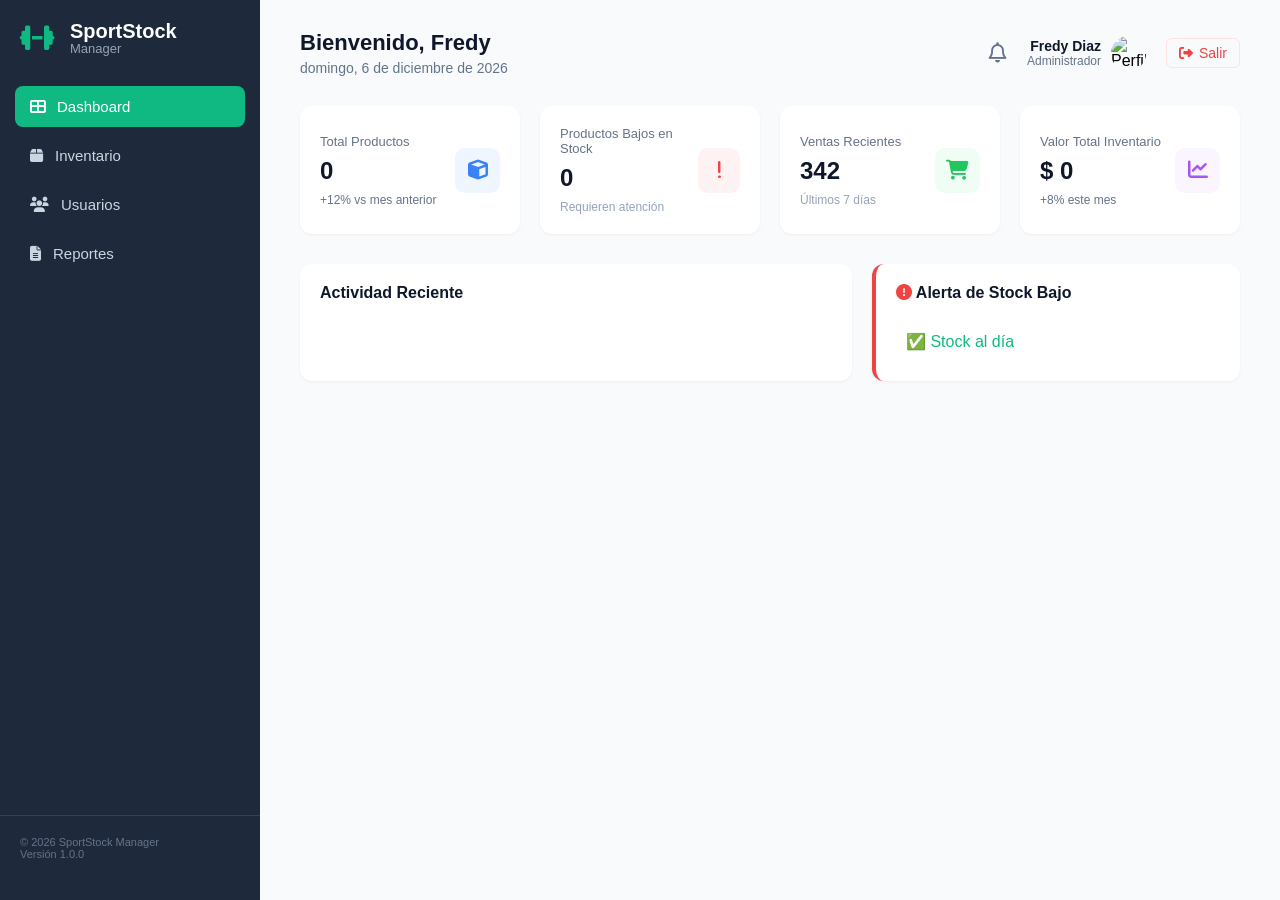
==== html/index.html @ 544f16a8 "proyecto" ====
<!DOCTYPE html>
<html lang="es">

<head>
    <meta charset="UTF-8">
    <meta name="viewport" content="width=device-width, initial-scale=1.0">
    <meta http-equiv="X-UA-Compatible" content="IE=edge">
    <link rel="shortcut icon" href="img/icon.png" type="image/png" sizes="16x16">
    <link rel="stylesheet" href="/css/style.css">
    <link rel="stylesheet" href="https://cdnjs.cloudflare.com/ajax/libs/font-awesome/6.5.0/css/all.min.css">
    <title>Dashboard - SportStock</title>
</head>

<body>

    <div class="container">

        <aside class="sidebar dark-sidebar">
            <div class="logo">
                <i class="fas fa-dumbbell logo-icon"></i>
                <div>
                    <h2>SportStock</h2>
                    <p class="subtitle">Manager</p>
                </div>
            </div>

            <nav>
                <a href="index.html" class="active"><i class="fas fa-th-large"></i> Dashboard</a>
                <a href="inventario.html"><i class="fas fa-box"></i> Inventario</a>
                <a href="usuarios.html"><i class="fas fa-users"></i> Usuarios</a>
                <a href="Reportes.html"><i class="fas fa-file-alt"></i> Reportes</a>
            </nav>

            <div class="sidebar-footer">
                <p>© 2026 SportStock Manager</p>
                <p>Versión 1.0.0</p>
            </div>
        </aside>

        <main class="main-content dashboard-bg">

            <header class="top-header">
                <div class="welcome-section">
                    <h1>Bienvenido, Fredy</h1>
                    <p id="dash-fecha"></p>
                </div>

                <div class="user-controls">
                    <div class="notification">
                        <i class="far fa-bell"></i>
                    </div>
                    <div class="user-profile">
                        <div class="user-info">
                            <span class="user-name">Fredy Diaz</span>
                            <span class="user-role">Administrador</span>
                        </div>
                        <img src="https://ui-avatars.com/api/?name=Fredy+Diaz&background=f59e0b&color=fff" alt="Perfil"
                            class="avatar">
                    </div>
                    <a href="login.html" class="btn-logout-top"><i class="fas fa-sign-out-alt"></i> Salir</a>
                </div>
            </header>

            <div class="dashboard-cards">
                <div class="stat-card">
                    <div class="stat-info">
                        <h3>Total Productos</h3>
                        <h2 id="dash-total-productos">0</h2>
                        <p class="trend up">+12% vs mes anterior</p>
                    </div>
                    <div class="stat-icon blue-icon"><i class="fas fa-cube"></i></div>
                </div>

                <div class="stat-card">
                    <div class="stat-info">
                        <h3>Productos Bajos en Stock</h3>
                        <h2 id="dash-bajos-stock">0</h2>
                        <p class="trend neutral">Requieren atención</p>
                    </div>
                    <div class="stat-icon red-icon"><i class="fas fa-exclamation"></i></div>
                </div>

                <div class="stat-card">
                    <div class="stat-info">
                        <h3>Ventas Recientes</h3>
                        <h2>342</h2>
                        <p class="trend neutral">Últimos 7 días</p>
                    </div>
                    <div class="stat-icon green-icon"><i class="fas fa-shopping-cart"></i></div>
                </div>

                <div class="stat-card">
                    <div class="stat-info">
                        <h3>Valor Total Inventario</h3>
                        <h2 id="dash-valor-total">$0</h2>
                        <p class="trend up">+8% este mes</p>
                    </div>
                    <div class="stat-icon purple-icon"><i class="fas fa-chart-line"></i></div>
                </div>
            </div>

            <div class="dashboard-grid">

                <div class="dashboard-panel">
                    <h3 class="panel-title">Actividad Reciente</h3>
                    <div class="list-container" id="dash-actividad-reciente">
                    </div>
                </div>

                <div class="dashboard-panel panel-alert">
                    <h3 class="panel-title"><i class="fas fa-exclamation-circle text-red"></i> Alerta de Stock Bajo</h3>
                    <div class="list-container" id="dash-alertas-stock">
                    </div>
                </div>

            </div>

        </main>
    </div>

    <script src="../js/dashboard.js"></script>
</body>

</html>
---- css/style.css ----
/*  RESET Y ESTRUCTURA PRINCIPAL */
* {
  margin: 0;
  padding: 0;
  box-sizing: border-box;
  font-family: 'Segoe UI', Tahoma, Geneva, Verdana, sans-serif;
}

body {
  background-color: #f8fafc;
  margin: 0;
  padding: 0;
}

.container {
  display: flex;
  min-height: 100vh;
  width: 100%;
}

.main-content {
  flex: 1;
  padding: 30px 40px;
  height: 100vh;
  overflow-y: auto;
}

/*  MENÚ LATERAL OSCURO (Sidebar) */
.sidebar {
  width: 260px;
  flex-shrink: 0;
  background-color: #1e293b;
  color: white;
  display: flex;
  flex-direction: column;
  padding: 20px 0;
  min-height: 100vh;
}

.sidebar .logo {
  padding: 0 20px;
  display: flex;
  align-items: center;
  gap: 15px;
  margin-bottom: 30px;
}

.logo-icon {
  color: #10b981;
  font-size: 28px;
}

.logo h2 {
  font-size: 20px;
  font-weight: 600;
  color: #ffffff;
}

.logo .subtitle {
  font-size: 13px;
  color: #94a3b8;
  margin-top: -2px;
}

.sidebar nav {
  display: flex;
  flex-direction: column;
  gap: 8px;
  padding: 0 15px;
}

.sidebar nav a {
  display: flex;
  align-items: center;
  gap: 12px;
  padding: 12px 15px;
  border-radius: 8px;
  text-decoration: none;
  font-size: 15px;
  color: #cbd5e1;
  transition: 0.2s;
}

.sidebar nav a:hover {
  background-color: #334155;
  color: white;
}

.sidebar nav a.active {
  background-color: #10b981;
  color: white;
  font-weight: 500;
}

.sidebar-footer {
  margin-top: auto;
  padding: 20px;
  font-size: 11px;
  color: #64748b;
  border-top: 1px solid #334155;
}

/*  ENCABEZADOS (Headers) */
.top-header {
  display: flex;
  justify-content: space-between;
  align-items: center;
  margin-bottom: 30px;
}

.welcome-section h1 {
  font-size: 22px;
  color: #0f172a;
  margin-bottom: 4px;
}

.welcome-section p {
  font-size: 14px;
  color: #64748b;
}

.user-controls {
  display: flex;
  align-items: center;
  gap: 20px;
}

.notification {
  position: relative;
  font-size: 20px;
  color: #64748b;
  cursor: pointer;
}

.badge-num {
  position: absolute;
  top: -5px;
  right: -5px;
  background: #ef4444;
  color: white;
  font-size: 10px;
  font-weight: bold;
  padding: 2px 5px;
  border-radius: 50%;
  border: 2px solid #f8fafc;
}

.user-profile {
  display: flex;
  align-items: center;
  gap: 10px;
}

.user-info {
  text-align: right;
}

.user-name {
  display: block;
  font-weight: 600;
  font-size: 14px;
  color: #0f172a;
}

.user-role {
  display: block;
  font-size: 12px;
  color: #64748b;
}

.avatar {
  width: 35px;
  height: 35px;
  border-radius: 50%;
}

.btn-logout-top {
  color: #ef4444;
  text-decoration: none;
  font-size: 14px;
  font-weight: 500;
  border: 1px solid #fee2e2;
  padding: 6px 12px;
  border-radius: 6px;
  transition: 0.3s;
  display: flex;
  align-items: center;
  gap: 6px;
}

.btn-logout-top:hover {
  background: #fee2e2;
}

.header-tables {
  display: flex;
  justify-content: space-between;
  align-items: center;
  margin-bottom: 25px;
}

.header-tables h1 {
  margin: 0;
  font-size: 26px;
  color: #0f172a;
}

.header-tables p {
  margin: 0;
  color: #64748b;
  margin-top: 5px;
  font-size: 14px;
}

.btn-add {
  background: #10b981;
  color: white;
  border: none;
  padding: 10px 16px;
  border-radius: 8px;
  cursor: pointer;
  display: flex;
  gap: 8px;
  align-items: center;
  font-weight: 600;
  transition: 0.3s;
  text-decoration: none;
}

.btn-add:hover {
  background: #059669;
}

/*  DASHBOARD: TARJETAS Y PANELES */
.dashboard-cards {
  display: grid;
  grid-template-columns: repeat(4, 1fr);
  gap: 20px;
  margin-bottom: 30px;
}

.stat-card {
  background: white;
  padding: 20px;
  border-radius: 12px;
  display: flex;
  justify-content: space-between;
  align-items: center;
  box-shadow: 0 1px 3px rgba(0, 0, 0, 0.05);
}

.stat-info h3 {
  font-size: 13px;
  color: #64748b;
  font-weight: 500;
  margin-bottom: 8px;
}

.stat-info h2 {
  font-size: 24px;
  color: #0f172a;
  margin-bottom: 8px;
}

.trend {
  font-size: 12px;
}

.trend.up {
  color: #64748b;
}

.trend.neutral {
  color: #94a3b8;
}

.stat-icon {
  width: 45px;
  height: 45px;
  border-radius: 10px;
  display: flex;
  justify-content: center;
  align-items: center;
  font-size: 20px;
}

.blue-icon {
  background: #eff6ff;
  color: #3b82f6;
}

.red-icon {
  background: #fef2f2;
  color: #ef4444;
}

.green-icon {
  background: #f0fdf4;
  color: #22c55e;
}

.purple-icon {
  background: #faf5ff;
  color: #a855f7;
}

.dashboard-grid {
  display: grid;
  grid-template-columns: 1.5fr 1fr;
  gap: 20px;
}

.dashboard-panel {
  background: white;
  border-radius: 12px;
  padding: 20px;
  box-shadow: 0 1px 3px rgba(0, 0, 0, 0.05);
}

.panel-title {
  font-size: 16px;
  color: #0f172a;
  margin-bottom: 20px;
}

.panel-alert {
  border-left: 4px solid #ef4444;
}

.text-red {
  color: #ef4444;
}

.list-item {
  display: flex;
  align-items: center;
  padding: 12px 0;
  border-bottom: 1px solid #f1f5f9;
}

.list-item:last-child {
  border-bottom: none;
}

.item-icon {
  width: 36px;
  height: 36px;
  border-radius: 8px;
  display: flex;
  justify-content: center;
  align-items: center;
  margin-right: 15px;
}

.blue-light-icon {
  background: #eff6ff;
  color: #3b82f6;
}

.item-details h4 {
  font-size: 14px;
  color: #0f172a;
  margin-bottom: 2px;
}

.item-details p {
  font-size: 12px;
  color: #64748b;
}

.item-stock {
  margin-left: auto;
  font-size: 13px;
  font-weight: 500;
}

.stock-green {
  color: #10b981;
}

.stock-red {
  color: #ef4444;
}

.alert-item {
  background: #fdf2f8;
  padding: 15px;
  border-radius: 8px;
  margin-bottom: 10px;
  border-bottom: none;
}

.alert-badge {
  margin-left: auto;
  background: #ef4444;
  color: white;
  padding: 4px 10px;
  border-radius: 99px;
  font-size: 12px;
  font-weight: 600;
}

/*  TABLAS (Inventario y Usuarios) */
.table-container {
  background: white;
  border-radius: 12px;
  padding: 20px;
  box-shadow: 0 1px 3px rgba(0, 0, 0, 0.05);
  width: 100%;
  overflow-x: auto;
}

.table-container table {
  width: 100%;
  border-collapse: collapse;
  font-size: 14px;
}

.table-container th,
.table-container td {
  padding: 15px 10px;
  text-align: left;
  border-bottom: 1px solid #f1f5f9;
  color: #334155;
}

.table-container th {
  font-weight: 600;
  color: #64748b;
  font-size: 13px;
  text-transform: uppercase;
  letter-spacing: 0.5px;
}

.table-container tr:hover {
  background: #f8fafc;
}

.edit {
  background: none;
  border: none;
  color: #3b82f6;
  font-weight: 500;
  cursor: pointer;
  margin-right: 15px;
  display: inline-flex;
  align-items: center;
  gap: 6px;
  font-size: 14px;
  text-decoration: none;
}

.delete {
  background: none;
  border: none;
  color: #ef4444;
  font-weight: 500;
  cursor: pointer;
  display: inline-flex;
  align-items: center;
  gap: 6px;
  font-size: 14px;
  text-decoration: none;
}

.inventory-footer {
  display: flex;
  justify-content: space-between;
  padding-top: 20px;
  color: #64748b;
  font-size: 14px;
}

.badge {
  padding: 5px 10px;
  border-radius: 999px;
  font-size: 12px;
  font-weight: 600;
  display: inline-block;
  text-align: center;
}

.stock.high,
.status-active {
  background: #dcfce7;
  color: #16a34a;
}

.stock.low {
  background: #fef3c7;
  color: #d97706;
}

.stock.verylow {
  background: #fee2e2;
  color: #b91c1c;
}

.role-admin {
  background-color: #f3e8ff;
  color: #7e22ce;
}

.role-employee {
  background-color: #e0e7ff;
  color: #4338ca;
}

.status-inactive {
  background-color: #f1f5f9;
  color: #64748b;
}

/*  PANTALLAS DE LOGIN / REGISTRO */
.login-container {
  display: flex;
  height: 100vh;
  width: 100%;
}

.login-left {
  flex: 1;
  background-color: #1e293b;
  color: white;
  display: flex;
  flex-direction: column;
  justify-content: center;
  align-items: center;
  text-align: center;
  padding: 40px;
}

.login-left h1 {
  font-size: 38px;
  margin-bottom: 10px;
  font-weight: 700;
  color: #ffffff;
}

.login-left p {
  font-size: 16px;
  color: #cbd5e1;
}

.login-right {
  flex: 1;
  background: #ffffff;
  display: flex;
  justify-content: center;
  align-items: center;
  padding: 40px;
}

.login-form-container {
  width: 100%;
  max-width: 380px;
  text-align: center;
}

.login-form-container h2 {
  font-size: 26px;
  color: #0f172a;
  margin-bottom: 8px;
}

.login-subtitle {
  color: #64748b;
  font-size: 14px;
  margin-bottom: 35px;
}

.input-group {
  margin-bottom: 20px;
  text-align: left;
}

.input-group label {
  display: block;
  font-size: 13px;
  font-weight: 600;
  color: #334155;
  margin-bottom: 8px;
}

.input-with-icon {
  position: relative;
  display: flex;
  align-items: center;
}

.input-with-icon i {
  position: absolute;
  left: 15px;
  color: #94a3b8;
  font-size: 14px;
}

.input-with-icon input {
  width: 100%;
  padding: 12px 12px 12px 42px;
  border: 1px solid #e2e8f0;
  border-radius: 8px;
  background-color: #f8fafc;
  font-size: 14px;
  color: #0f172a;
  outline: none;
  transition: all 0.3s;
}

.input-with-icon input:focus {
  border-color: #10b981;
  background-color: #ffffff;
}

.btn-login {
  width: 100%;
  padding: 14px;
  background-color: #10b981;
  color: white;
  border: none;
  border-radius: 8px;
  font-size: 15px;
  font-weight: 600;
  cursor: pointer;
  transition: 0.3s;
  margin-top: 10px;
}

.btn-login:hover {
  background-color: #059669;
}

.forgot-password-container {
  text-align: right;
  margin-top: 8px;
}

.forgot-password {
  font-size: 12px;
  color: #10b981;
  text-decoration: none;
  font-weight: 500;
  transition: 0.3s;
}

.forgot-password:hover {
  color: #059669;
  text-decoration: underline;
}

.register-container {
  margin-top: 20px;
  font-size: 13.5px;
  color: #64748b;
}

.register-link {
  color: #10b981;
  text-decoration: none;
  font-weight: 600;
  margin-left: 4px;
  transition: 0.3s;
}

.register-link:hover {
  color: #059669;
  text-decoration: underline;
}

/*  BARRA DE BÚSQUEDA Y DETALLES DE TABLA (Inventario) */
.filters-bar {
  display: flex;
  gap: 20px;
  margin-bottom: 25px;
  background: white;
  padding: 15px 20px;
  border-radius: 12px;
  box-shadow: 0 1px 3px rgba(0, 0, 0, 0.05);
}

.search-box {
  flex: 1;
  position: relative;
  display: flex;
  align-items: center;
}

.search-box i {
  position: absolute;
  left: 15px;
  color: #94a3b8;
}

.search-box input {
  width: 100%;
  padding: 10px 10px 10px 40px;
  border: 1px solid #e2e8f0;
  border-radius: 8px;
  background-color: #f8fafc;
  outline: none;
  font-size: 14px;
  color: #334155;
  transition: 0.3s;
}

.filter-select {
  width: 250px;
  padding: 10px 15px;
  border: 1px solid #e2e8f0;
  border-radius: 8px;
  background-color: #f8fafc;
  outline: none;
  font-size: 14px;
  color: #334155;
  cursor: pointer;
}

.filter-select:focus {
  border-color: #10b981;
}

.text-price {
  color: #10b981;
  font-weight: 600;
}

.stock-alert {
  color: #ef4444;
  font-weight: 600;
  display: inline-flex;
  align-items: center;
  gap: 5px;
  background: #fee2e2;
  padding: 3px 8px;
  border-radius: 6px;
}

.btn-action {
  background: white;
  border-radius: 6px;
  padding: 6px 12px;
  font-size: 13px;
  cursor: pointer;
  display: inline-flex;
  align-items: center;
  gap: 6px;
  transition: 0.2s;
  font-weight: 500;
}

.btn-action.edit {
  border: 1px solid #bfdbfe;
  color: #2563eb;
}

.btn-action.edit:hover {
  background: #eff6ff;
  border-color: #3b82f6;
}

.btn-action.delete {
  border: 1px solid #fecaca;
  color: #dc2626;
}

.btn-action.delete:hover {
  background: #fef2f2;
  border-color: #ef4444;
}

/* Contenedor Modal */
.modal {
  display: none;
  position: fixed;
  z-index: 1000;
  left: 0;
  top: 0;
  width: 100%;
  height: 100%;
  background-color: rgba(0, 0, 0, 0.6);
  justify-content: center;
  align-items: center;
}

/* Caja blanca del formulario */
.modal-content {
  background-color: #ffffff;
  padding: 30px;
  border-radius: 12px;
  width: 400px;
  box-shadow: 0 5px 15px rgba(0, 0, 0, 0.3);
}

.modal-content h2 {
  margin-top: 0;
  color: #1f2937;
}

.form-group {
  margin-bottom: 15px;
}

.form-group label {
  display: block;
  margin-bottom: 5px;
  font-weight: bold;
}

.form-group input {
  width: 100%;
  padding: 8px;
  border: 1px solid #ddd;
  border-radius: 4px;
}

.btn-nuevo-producto {
  background-color: #0d8b4e;
  color: white;
  font-weight: bold;
  border: none;
  border-radius: 8px;
  padding: 10px 18px;
  cursor: pointer;
  font-size: 15px;
  display: flex;
  align-items: center;
  gap: 8px;
  transition: all 0.3s ease;
}

.btn-nuevo-producto:hover {
  background-color: #0b7c45;
}

/* =========================================
   DISEÑO DEL MODAL DE AGREGAR PRODUCTO
   ========================================= */

/* Estilo principal de la caja blanca del modal */
.modal-content {
  background-color: #ffffff;
  border-radius: 12px;
  padding: 25px 30px;
  box-shadow: 0 10px 25px rgba(0, 0, 0, 0.2);
  width: 100%;
  max-width: 450px;
  /* Evita que sea excesivamente ancho */
  margin: 0 auto;
}

/* Título del modal */
.modal-content h2 {
  margin-top: 0;
  color: #1e293b;
  /* Un gris muy oscuro, más suave que el negro puro */
  font-size: 22px;
  border-bottom: 1px solid #e2e8f0;
  /* Línea separadora sutil */
  padding-bottom: 15px;
  margin-bottom: 20px;
}

/* Grupos de inputs */
.form-group {
  margin-bottom: 16px;
  display: flex;
  flex-direction: column;
  text-align: left;
}

/* Etiquetas (Labels) */
.form-group label {
  font-weight: 600;
  color: #475569;
  margin-bottom: 6px;
  font-size: 13px;
  text-transform: uppercase;
  /* Da un toque más técnico/profesional */
  letter-spacing: 0.5px;
}

/* Campos de texto y números */
.form-group input,
.form-group select {
  padding: 10px 12px;
  border: 1px solid #cbd5e1;
  border-radius: 6px;
  font-size: 14px;
  color: #334155;
  background-color: #f8fafc;
  transition: all 0.3s ease;
}

/* Efecto al hacer clic dentro del campo (Focus) */
.form-group input:focus {
  outline: none;
  background-color: #ffffff;
  border-color: #0d8b4e;
  /* Usa tu color verde */
  box-shadow: 0 0 0 3px rgba(13, 139, 78, 0.15);
  /* Resplandor verde */
}

/* Para poner Precio y Stock uno al lado del otro */
.form-row {
  display: flex;
  gap: 15px;
}

.half-width {
  flex: 1;
}

.half-width input {
  width: 100%;
  box-sizing: border-box;
}

/* Zona de botones */
.modal-actions {
  display: flex;
  justify-content: flex-end;
  /* Empuja los botones a la derecha */
  gap: 12px;
  /* Espacio entre botones */
  margin-top: 25px;
  padding-top: 15px;
}

/* Botón Cancelar */
.btn-cancelar {
  background-color: #f1f5f9;
  color: #475569;
  border: none;
  padding: 10px 18px;
  border-radius: 6px;
  cursor: pointer;
  font-weight: 600;
  font-size: 14px;
  transition: background-color 0.3s ease;
}

.btn-cancelar:hover {
  background-color: #e2e8f0;
  color: #0f172a;
}

/* Botón Guardar (Principal) */
.btn-guardar {
  background-color: #0d8b4e;
  color: white;
  border: none;
  padding: 10px 20px;
  border-radius: 6px;
  cursor: pointer;
  font-weight: 600;
  font-size: 14px;
  box-shadow: 0 2px 4px rgba(13, 139, 78, 0.2);
  transition: all 0.3s ease;
}

.btn-guardar:hover {
  background-color: #0b7c45;
  box-shadow: 0 4px 8px rgba(13, 139, 78, 0.3);
  transform: translateY(-1px);
  /* Ligero salto al pasar el mouse */
}

.reportes-grid {
  display: grid;
  grid-template-columns: repeat(3, 1fr);
  gap: 24px;
  margin-bottom: 30px;
}

.reporte-card {
  background: white;
  border-radius: 14px;
  padding: 28px 24px 24px;
  box-shadow: 0 1px 4px rgba(0, 0, 0, 0.07);
  display: flex;
  flex-direction: column;
  gap: 14px;
}

.reporte-card-icon {
  width: 52px;
  height: 52px;
  border-radius: 12px;
  display: flex;
  align-items: center;
  justify-content: center;
  font-size: 22px;
  color: white;
}

.icon-blue {
  background: #3b82f6;
}

.icon-green {
  background: #10b981;
}

.icon-red {
  background: #ef4444;
}

.reporte-card h3 {
  font-size: 17px;
  color: #0f172a;
  margin: 0;
}

.reporte-card p {
  font-size: 13px;
  color: #64748b;
  margin: 0;
}

.reporte-card .reporte-fecha {
  font-size: 12px;
  color: #94a3b8;
}

.btn-pdf {
  background: #1e293b;
  color: white;
  border: none;
  border-radius: 8px;
  padding: 12px;
  font-size: 14px;
  font-weight: 600;
  cursor: pointer;
  display: flex;
  align-items: center;
  justify-content: center;
  gap: 8px;
  transition: 0.3s;
  margin-top: auto;
}

.btn-pdf:hover {
  background: #0f172a;
}

.proximamente-box {
  background: white;
  border-radius: 14px;
  padding: 28px 24px;
  box-shadow: 0 1px 4px rgba(0, 0, 0, 0.07);
}

.proximamente-box h3 {
  font-size: 17px;
  color: #0f172a;
  margin-bottom: 10px;
}

.proximamente-box p {
  font-size: 14px;
  color: #64748b;
  line-height: 1.6;
  margin: 0;
}
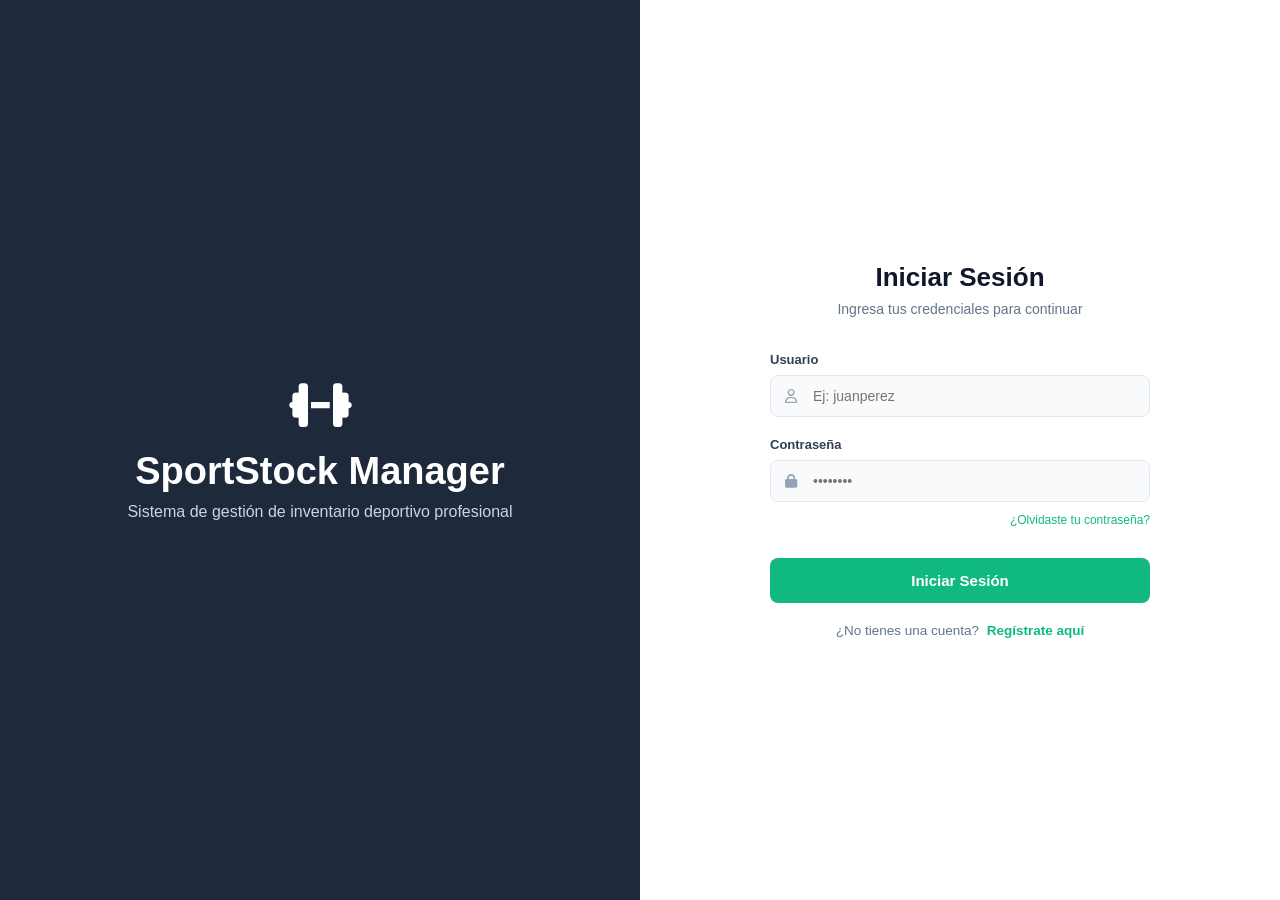
==== commit a2252d84: "actualización del proyecto" ====
--- a/html/index.html
+++ b/html/index.html
@@ -27,8 +27,9 @@
             <nav>
                 <a href="index.html" class="active"><i class="fas fa-th-large"></i> Dashboard</a>
                 <a href="inventario.html"><i class="fas fa-box"></i> Inventario</a>
-                <a href="usuarios.html"><i class="fas fa-users"></i> Usuarios</a>
-                <a href="Reportes.html"><i class="fas fa-file-alt"></i> Reportes</a>
+                <!-- Solo aparece si es Administrador -->
+                <a href="usuarios.html" id="nav-usuarios" style="display:none;"><i class="fas fa-users"></i> Usuarios</a>
+                <a href="Reportes.html" id="nav-reportes"><i class="fas fa-file-alt"></i> Reportes</a>
             </nav>
 
             <div class="sidebar-footer">
@@ -41,7 +42,8 @@
 
             <header class="top-header">
                 <div class="welcome-section">
-                    <h1>Bienvenido, Fredy</h1>
+                    <!-- Se rellena dinámicamente con sesion.js -->
+                    <h1 id="header-saludo">Bienvenido</h1>
                     <p id="dash-fecha"></p>
                 </div>
 
@@ -51,13 +53,17 @@
                     </div>
                     <div class="user-profile">
                         <div class="user-info">
-                            <span class="user-name">Fredy Diaz</span>
-                            <span class="user-role">Administrador</span>
+                            <!-- Se rellena dinámicamente con sesion.js -->
+                            <span class="user-name" id="header-nombre"></span>
+                            <span class="user-role" id="header-rol"></span>
                         </div>
-                        <img src="https://ui-avatars.com/api/?name=Fredy+Diaz&background=f59e0b&color=fff" alt="Perfil"
-                            class="avatar">
+                        <!-- Avatar generado automáticamente según el usuario -->
+                        <img id="header-avatar" src="" alt="Perfil" class="avatar">
                     </div>
-                    <a href="login.html" class="btn-logout-top"><i class="fas fa-sign-out-alt"></i> Salir</a>
+                    <!-- Salir llama a cerrarSesion() de sesion.js -->
+                    <button onclick="cerrarSesion()" class="btn-logout-top">
+                        <i class="fas fa-sign-out-alt"></i> Salir
+                    </button>
                 </div>
             </header>
 
@@ -118,6 +124,8 @@
         </main>
     </div>
 
+    <!-- sesion.js PRIMERO: verifica sesión, rellena header y expone cerrarSesion() -->
+    <script src="../js/sesion.js"></script>
     <script src="../js/dashboard.js"></script>
 </body>
 
--- a/css/style.css
+++ b/css/style.css
@@ -1062,4 +1062,76 @@
   color: #64748b;
   line-height: 1.6;
   margin: 0;
+}
+
+.mensaje-alert {
+  padding: 12px 15px;
+  border-radius: 8px;
+  margin-bottom: 15px;
+  display: none;
+  font-size: 14px;
+  font-weight: 500;
+  animation: slideDown 0.3s ease-out;
+}
+
+.mensaje-alert.error {
+  background-color: #fee2e2;
+  color: #991b1b;
+  border: 1px solid #fca5a5;
+  display: block;
+}
+
+.mensaje-alert.exito {
+  background-color: #dcfce7;
+  color: #166534;
+  border: 1px solid #86efac;
+  display: block;
+}
+
+@keyframes slideDown {
+  from {
+    opacity: 0;
+    transform: translateY(-10px);
+  }
+
+  to {
+    opacity: 1;
+    transform: translateY(0);
+  }
+}
+
+.btn-login:disabled {
+  opacity: 0.6;
+  cursor: not-allowed;
+}
+
+.requisitos {
+  margin: -8px 0 12px 0;
+  padding: 10px 14px;
+  background: #f8fafc;
+  border: 1px solid #e2e8f0;
+  border-radius: 8px;
+  display: none;
+}
+
+.requisito {
+  font-size: 12px;
+  margin: 4px 0;
+  display: flex;
+  align-items: center;
+  gap: 8px;
+  color: #94a3b8;
+  transition: color 0.2s;
+}
+
+.requisito.cumple {
+  color: #10b981;
+}
+
+.requisito.falla {
+  color: #ef4444;
+}
+
+.requisito i {
+  width: 14px;
 }
